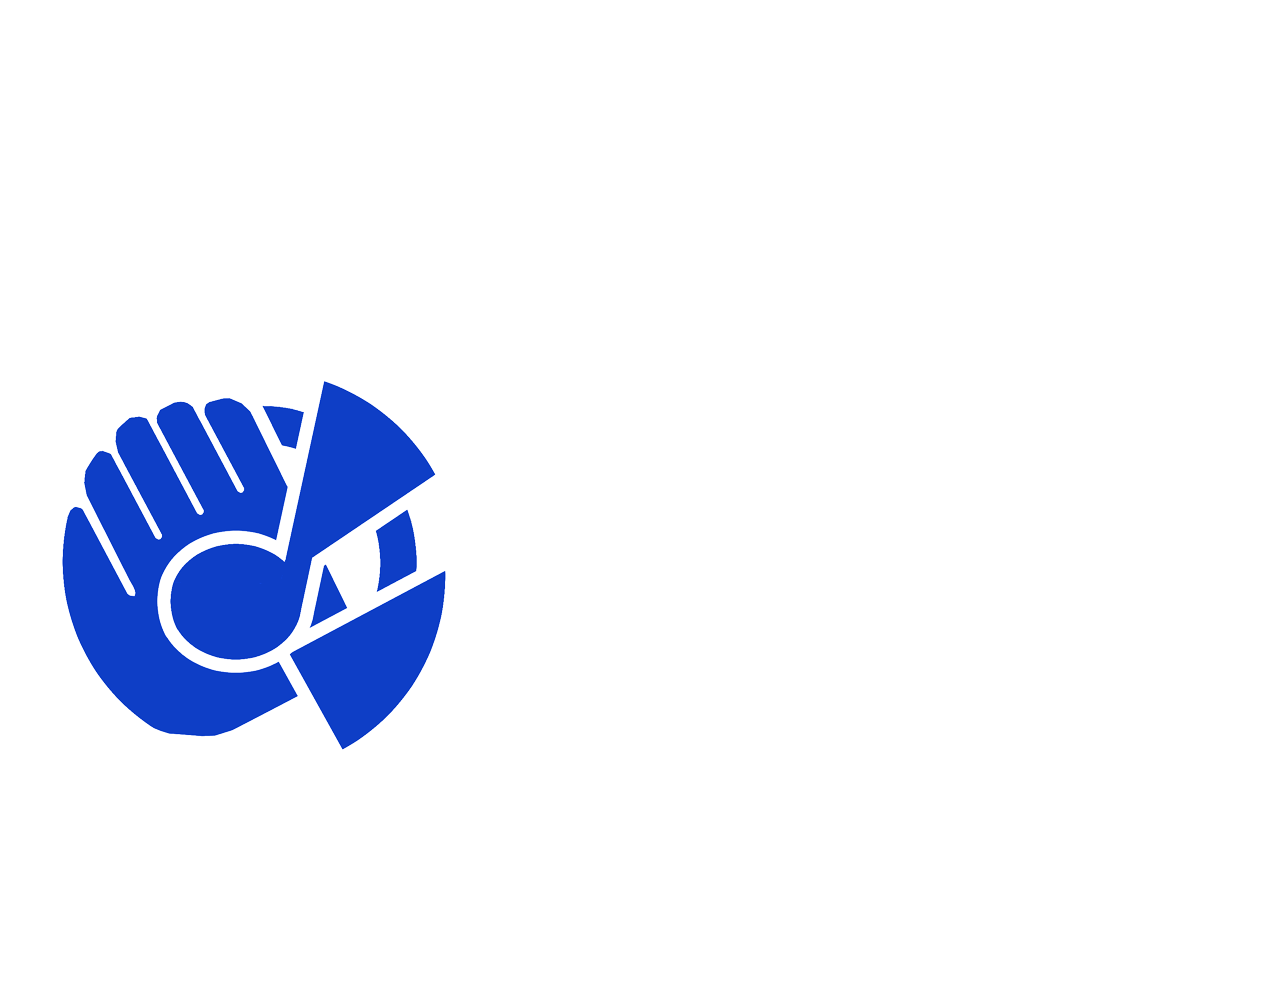
==== arcade.html @ f302eb7e "1409" ====
<!DOCTYPE html>
<html lang="zh-Hant">

<head>
    <meta name="viewport" content="width=device-width, initial-scale=1, shrink-to-fit=no">
    <meta charset="UTF-8">

    <title>機種介紹</title>

    <link rel="stylesheet" href="universalcss.css">
    <link rel="stylesheet" href="arcade.css">

    <!--link if have fucking network :))))-->


    <link href="https://cdn.jsdelivr.net/npm/bootstrap@5.0.0-beta2/dist/css/bootstrap.min.css" rel="stylesheet" integrity="sha384-BmbxuPwQa2lc/FVzBcNJ7UAyJxM6wuqIj61tLrc4wSX0szH/Ev+nYRRuWlolflfl" crossorigin="anonymous">

    <link rel="preconnect" href="https://fonts.googleapis.com">
    <link rel="preconnect" href="https://fonts.gstatic.com" crossorigin>
    <link href="https://fonts.googleapis.com/css2?family=Dela+Gothic+One&family=Noto+Sans+TC&display=swap" rel="stylesheet">

    <link rel="stylesheet" href="https://cdnjs.cloudflare.com/ajax/libs/animate.css/4.1.1/animate.min.css" />

    <!--link when mid-term showcase doesn't have fucking network :))))-->

    <link rel="stylesheet" href="bootstrap-5.0.2-dist/css/bootstrap.min.css">

    <link rel="stylesheet" href="DelaGothicOne-Regular.ttf">
    <link rel="stylesheet" href="NotoSansTC-Regular.otf">

    <link rel="stylesheet" href="animate.css-main/animate.css">


</head>

<script src="https://cdnjs.cloudflare.com/ajax/libs/wow/1.1.2/wow.min.js"></script>

<script src="wow.min.js"></script>

<script src="parallax.js-1.5.0/parallax.min.js"></script>

<script>
    new WOW().init();

</script>

<!--BODY-->

<body class="bkground" id="ID3" style="background-image: url(pics/newbk3.png);overflow-y: hidden;">

    <!--loading-->

    
    <div class="container-fluid loading">
       <div class="row block"></div>
        <div class="row justify-content-center align-items-center">
            <div class="col-lg-2 col-md-3 col-4">
                <img src="pics/logo.gif" alt="" class="img-fluid">
            </div>
        </div>
    </div>


    <!--header-->

    <div class="menu-btn">
        <span></span>
        <span></span>
        <span></span>
    </div>
    <div class="menu-box">
        <br>
        <br>
        <a href="index.html" class="mb1">首頁</a><br>
        <a href="index.html#ID2" class="mb2">簡介</a><br>
        <a href="#ID3" class="mb3">音遊</a><br>
        <a href="culture.html" class="mb4">文化</a><br>
        <a href="interview.html" class="mb5">訪問</a><br>
        <a href="interview.html#ID6" class="mb6">社群</a>
    </div>
    <div class="logo">
        <a href="index.html"><img src="pics/logo_white.png" alt="" width="60vw;"></a>
    </div>
    <div class="stickylogotype" id="ID2"></div>
    <div class="TOPMA4U">
        <img src="pics/MA4U.png" alt="" width="60vw;">
    </div>

    <div class="backtotopyouchan">
        <a href="#ID3" class="backtotopyouchan"><img src="pics/backtotop.png" alt="" width="60vw;"></a>
    </div>

    <!--select-->

    <div class="container-fluid select">

        <div class="spacing0"></div>


        <div class="container-fluid homepagestuck">
            <div class="row buttons1 ">
                <div class="col-3">
                    <a href="arcade01.html" class="maimaiicon"><img src="pics/arcade/maimai/maimai_0.png" alt="" style="transform-origin: bottom; height: 40vh;" class="img-fluid"></a>
                </div>
                <div class="col-3">
                    <a href="arcade02.html" class="taikoicon"><img src="pics/arcade/taiko/taiko_0.png" alt="" style="transform-origin: bottom; height: 40vh;" class="img-fluid"></a>
                </div>
                <div class="col-3"></div>
                <div class="col-1 arcadenametop1">
                    <div class="row animate__animated  animate__fadeInRight wow name3">
                        <a href="arcade03.html">
                            <h1>DDR</h1>
                        </a>
                    </div>
                    <div class="row animate__animated  animate__fadeInRightBig wow name4">
                        <a href="arcade04.html">
                            <h1>IIDX</h1>
                        </a>
                    </div>
                    <div class="row animate__animated  animate__fadeInRight wow animate__delay-1s name5">
                        <a href="arcade05.html">
                            <h1>SDVX</h1>
                        </a>
                    </div>
                </div>

            </div>
            <div class="row buttons2 justify-content-end align-items-end">

                <div class="col-1 arcadenametop2">
                    <div class="row animate__animated  animate__fadeInLeftBig wow name1">
                        <a href="arcade01.html">
                            <h1>MAIMAI</h1>
                        </a>
                    </div>
                    <div class="row animate__animated  animate__fadeInLeftBig wow animate__delay-1s name2">
                        <a href="arcade02.html">
                            <h1>TAIKO</h1>
                        </a>
                    </div>
                </div>

                <div class="col-3"></div>

                <div class="col-3">
                    <a href="arcade03.html" class="ddricon"><img src="pics/arcade/ddr/DDR_0.png" alt="" style="transform-origin: bottom; height: 40vh;" class="img-fluid"></a>
                </div>
                <div class="col-3">
                    <a href="arcade04.html" class="iidxicon">
                        <img src="pics/arcade/iidx/iidx_0.png" alt="" style="transform-origin: bottom; height: 40vh;" class="img-fluid">
                    </a>
                </div>
                <div class="col-3">
                    <a href="arcade05.html" class="sdvxicon">
                        <img src="pics/arcade/sdvx/sdvx_0.png" alt="" style="transform-origin: bottom; height: 40vh;" class="img-fluid">
                    </a>
                </div>
                <div class="col-1"></div>
            </div>







        </div>
    </div>



    <!--below-->

    <!--next page and previous -->

    <!--<div class="container-fluid align-items-flex-end nextpage fluidminus">
        <div class="row justify-content-end">
            <div class="col-3 align-self-end nextpageji" style="z-index: 502!important;">
                <a href="culture.html">
                    <h2 style="color:white;">圈子文化</h2>
                </a>
            </div>
            <div class="col-1"><a href="culture.html" class="nextpageimg"><img src="pics/new/homepage_3_0_2.png" alt="" style="transform-origin: bottom; width: 7vw;"></a></div>
        </div>
    </div> -->



    <!--<div class="col-12 test"  data-parallax="scroll" data-image-src="pics/logotype_c.png"></div>-->

    <!--ASABURU -->
    <!--JQuery -->

    <!-- <script src="https://ajax.googleapis.com/ajax/libs/jquery/3.6.0/jquery.min.js">
    </script> -->

    <script src="jquery-3.6.0.min.js"></script>

    <script src="parallax.js-1.5.0/parallax.min.js"></script>

    <!--Button -->

    <script>
        $(".menu-btn").click(function() {
            $(".menu-box").toggleClass("active");
            $(this).toggleClass("active");
        })

    </script>

    <script>
        $(".menu-box").click(function() {
            $(".menu-box").toggleClass("active");
            $(".menu-btn").toggleClass("active");
        })

    </script>


    <!--Button over -->
    <!--maimai-->
    <script>
        $(".maimaiicon").mouseleave(function() {
            $(".maimaiicon img").attr("src", "pics/arcade/maimai/maimai_0.png");
            $(".name1 h1").css({
                color: "white",
            });
        });

    </script>

    <script>
        $(".maimaiicon").mouseover(function() {
            $(".maimaiicon img").attr("src", "pics/arcade/maimai/maimai_1_1.gif");
            $(".name1 h1").css({
                color: "#00D7F6",
            });
        });

    </script>

    <script>
        $(".name1 h1").mouseleave(function() {
            $(".maimaiicon img").attr("src", "pics/arcade/maimai/maimai_0.png");
            $(".name1 h1").css({
                color: "white",
            });
        });

    </script>

    <script>
        $(".name1 h1").mouseover(function() {
            $(".maimaiicon img").attr("src", "pics/arcade/maimai/maimai_1_1.gif");
            $(".name1 h1").css({
                color: "#00D7F6",
            });
        });

    </script>

    <!--taiko-->
    <script>
        $(".taikoicon").mouseleave(function() {
            $(".taikoicon img").attr("src", "pics/arcade/taiko/taiko_0.png");
            $(".name2 h1").css({
                color: "white",
            });
        });

    </script>

    <script>
        $(".taikoicon").mouseover(function() {
            $(".taikoicon img").attr("src", "pics/arcade/taiko/taiko.gif");
            $(".name2 h1").css({
                color: "#00D7F6",
            });
        });

    </script>

    <script>
        $(".name2").mouseleave(function() {
            $(".taikoicon img").attr("src", "pics/arcade/taiko/taiko_0.png");
            $(".name2 h1").css({
                color: "white",
            });
        });

    </script>

    <script>
        $(".name2").mouseover(function() {
            $(".taikoicon img").attr("src", "pics/arcade/taiko/taiko.gif");
            $(".name2 h1").css({
                color: "#00D7F6",
            });
        });

    </script>

    <!--ddr-->

    <script>
        $(".ddricon").mouseleave(function() {
            $(".ddricon img").attr("src", "pics/arcade/ddr/DDR_0.png");
            $(".name3 h1").css({
                color: "white",
            });
        });

    </script>

    <script>
        $(".ddricon").mouseover(function() {
            $(".ddricon img").attr("src", "pics/arcade/ddr/DDR.gif");
            $(".name3 h1").css({
                color: "#00D7F6",
            });
        });

    </script>

    <script>
        $(".name3 h1").mouseleave(function() {
            $(".ddricon img").attr("src", "pics/arcade/ddr/DDR_0.png");
            $(".name3 h1").css({
                color: "white",
            });
        });

    </script>

    <script>
        $(".name3 h1").mouseover(function() {
            $(".ddricon img").attr("src", "pics/arcade/ddr/DDR.gif");
            $(".name3 h1").css({
                color: "#00D7F6",
            });
        });

    </script>

    <!--iidx-->

    <script>
        $(".iidxicon").mouseleave(function() {
            $(".iidxicon img").attr("src", "pics/arcade/iidx/iidx_0.png");
            $(".name4 h1").css({
                color: "white",
            });
        });

    </script>

    <script>
        $(".iidxicon").mouseover(function() {
            $(".iidxicon img").attr("src", "pics/arcade/iidx/iidx.gif");
            $(".name4 h1").css({
                color: "#00D7F6",
            });
        });

    </script>

    <script>
        $(".name4 h1").mouseleave(function() {
            $(".iidxicon img").attr("src", "pics/arcade/iidx/iidx_0.png");
            $(".name4 h1").css({
                color: "white",
            });
        });

    </script>

    <script>
        $(".name4 h1").mouseover(function() {
            $(".iidxicon img").attr("src", "pics/arcade/iidx/iidx.gif");
            $(".name4 h1").css({
                color: "#00D7F6",
            });
        });

    </script>

    <!--sdvx-->

    <script>
        $(".sdvxicon").mouseleave(function() {
            $(".sdvxicon img").attr("src", "pics/arcade/sdvx/sdvx_0.png");
            $(".name5 h1").css({
                color: "white",
            });
        });

    </script>

    <script>
        $(".sdvxicon").mouseover(function() {
            $(".sdvxicon img").attr("src", "pics/arcade/sdvx/sdvx_1.gif");
            $(".name5 h1").css({
                color: "#00D7F6",
            });
        });

    </script>

    <script>
        $(".name5 h1").mouseleave(function() {
            $(".sdvxicon img").attr("src", "pics/arcade/sdvx/sdvx_0.png");
            $(".name5 h1").css({
                color: "white",
            });
        });

    </script>

    <script>
        $(".name5 h1").mouseover(function() {
            $(".sdvxicon img").attr("src", "pics/arcade/sdvx/sdvx_1.gif");
            $(".name5 h1").css({
                color: "#00D7F6",
            });
        });

    </script>

    <!--nextpage -->

    <script>
        $(".nextpageimg").mouseleave(function() {
            $(".nextpageimg img").attr("src", "pics/new/homepage_3_0_2.png");
            $(".nextpageji h2").css({
                color: "white",
            });
        });

    </script>

    <script>
        $(".nextpageimg").mouseover(function() {
            $(".nextpageimg img").attr("src", "pics/new/homepage_3_1_2.png");
            $(".nextpageji h2").css({
                color: "#00D7F6",
            });
        });

    </script>

    <script>
        $(".nextpageji h2").mouseleave(function() {
            $(".nextpageimg img").attr("src", "pics/new/homepage_3_0_2.png");
            $(".nextpageji h2").css({
                color: "white",
            });
        });

    </script>

    <script>
        $(".nextpageji h2").mouseover(function() {
            $(".nextpageimg img").attr("src", "pics/new/homepage_3_1_2.png");
            $(".nextpageji h2").css({
                color: "#00D7F6",
            });
        });

    </script>


    <!--back to top-->

    <script>
        $(".backtotopyouchan").mouseleave(function() {
            $(".backtotopyouchan img").attr("src", "pics/backtotop.png");
        });

    </script>

    <script>
        $(".backtotopyouchan").mouseover(function() {
            $(".backtotopyouchan img").attr("src", "pics/backtotop_1.png");
        });

    </script>

    <!--loading-->

    <script>
        $(window).on('load', function() {
            $(".loading").delay(2200).fadeOut(300);
        });

    </script>

    <!--Bootstrap -->

    <script src="https://cdn.jsdelivr.net/npm/bootstrap@5.0.0-beta2/dist/js/bootstrap.bundle.min.js" integrity="sha384-b5kHyXgcpbZJO/tY9Ul7kGkf1S0CWuKcCD38l8YkeH8z8QjE0GmW1gYU5S9FOnJ0" crossorigin="anonymous"></script>

    <script src="bootstrap-5.0.2-dist/js/bootstrap.bundle.min.js"></script>

    <script src="https://ajax.googleapis.com/ajax/libs/jquery/3.6.0/jquery.min.js">
        < /script

        <
        script src = "jquery-3.6.0.min.js" >

    </script>

    <script type="text/javascript">
        /* init Jarallax */
        jarallax(document.querySelectorAll('.jarallax'));

        jarallax(document.querySelectorAll('.jarallax-keep-img'), {
            keepImg: true,
        });

    </script>

</body>

</html>
---- universalcss.css ----
@font-face{
    font-family: 'Dela Gothic One';
    src: local("Dela Gothic One"),
    url(DelaGothicOne-Regular.ttf);
    font-family: 'Noto Sans TC';
    src: local("Noto Sans TC"),
    url(NotoSansTC-Regular.otf);
}
html {
    -webkit-user-select: none;
    -moz-user-select: none;
    -o-user-select: none;
    user-select: none;
}
 
.fluidminus{
    padding-left: 5vw!important;
    padding-right: 5vw!important;
}

.bkground {
    background-image: url(pics/newbk3withbk.png);
   /*-- background-image: url(pics/smallsinbg.jpg);----*/
    /*--background-image: url(pics/newbk2.png);--*/
    background-position: right center;
    background-attachment: fixed;
    background-size: cover;
    overflow-x: hidden;
    max-width: 100%;
    height: auto;
}

.ji_spacing{
    height: 3vh;
}
 

h1 {
    font-family: 'Dela Gothic One', cursive;
    font-size: 3.75rem;
    color: #F60067;
    animation-name: jilighth1;
    animation-duration: 1.5s;
    animation-direction: alternate;
    animation-iteration-count: infinite;
}

h2 {
    font-family: 'Dela Gothic One', cursive;
    font-size: 3.75rem!important;
    color: #0E3EC5;
    position: relative;
    z-index: 600 !important;
    animation-name: jilighth2;
    animation-duration: 1.5s;
    animation-direction: alternate;
    animation-iteration-count: infinite;
    
}

h3 {
    font-family: 'Dela Gothic One', cursive;
    font-size: 2rem!important;
    color: #0E3EC5;
    position: relative;
    z-index: 600 !important;
    animation-name: jilighth2;
    animation-duration: 1.5s;
    animation-direction: alternate;
    animation-iteration-count: infinite; 
}

h4 {
    font-family: 'Dela Gothic One', cursive;
    font-size: 2rem!important;
    color: #0E3EC5;
    position: relative;
    z-index: 600 !important;
    animation-name: jilighth2;
    animation-duration: 1.5s;
    animation-direction: alternate;
    animation-iteration-count: infinite; 
}

h3:hover {
    color: white;
}

h4:hover {
    color: white;
}

p {
    font-family: 'Noto Sans TC', sans-serif;
    background: #22223A;
    color: white;
    border-radius: 20px !important;
    margin: 0!important;
    font-size: 1.1rem;
}

.introkuan p {
    padding: 20px !important;
}

.nextpageji a{
    text-decoration: none;
}

/*--------------loading----------------------------*/

.loading{
    position: fixed;
    z-index: 999;
    background: white;
    margin: 0 auto;
    top: 0;
    left: 0;
    width: 100vw;
    height: 100vh;
}

.block{
    display: block;
    height: 35vh;
}

/*--------------pallaxbkgorund----------------------------*/

.spacing0{
    width: 100vw;
    height: 10vh;
}

.spacing05{
    width: 100vw;
    height: 5vh;
}


/*--------------btn----------------------------*/

.menu-btn {
    width: 64px;
    height: 64px;
    position: fixed;
    top: 3vh;
    left: 27px;
    z-index: 999 !important;
    padding-top: 7px;
    box-sizing: border-box;
    display: block;
    cursor: pointer;
}

.menu-btn span {

    z-index: 999 !important;
    width: 60%;
    height: 3px;
    background: #fff;
    display: block;
    margin: 9px auto;
    transition: all 0.3s;
}

.menu-box {
    z-index: 998 !important;
    width: 160px;
    height: 100vh;
    background: white;
    position: fixed;
    left: 0;
    top: -120%;
    padding-left: 40px;
    padding-top: 50px;
    box-sizing: border-box;
    transition: all 0.3s;
}


.menu-box a {
    font-family: 'Noto Sans TC', sans-serif !important;
    z-index: 998 !important;
    color: #0E3EC5;
    font-size: 30px;
    font-family: sans-serif;
    font-weight: 800;
    margin-bottom: 20px;
    line-height: 2;
    text-decoration: none;

}

.menu-box.active {
    top: 0 !important;
}

.menu-btn.active span:first-child {
    transform: rotate(45deg) translate(8px, 15px);
    background: #0E3EC5;
}

.menu-btn.active span:nth-child(2) {
    opacity: 0;
}

.menu-btn.active span:last-child {
    transform: rotate(-45deg) translate(2px, -8px);
    background: #0E3EC5;
}

.mb1:hover {
    font-family: 'Noto Sans TC', sans-serif;
    color: #648dff;
}

.mb2:hover {
    font-family: 'Noto Sans TC', sans-serif;
    color: #648dff;
}

.mb3:hover {
    font-family: 'Noto Sans TC', sans-serif;
    color: #648dff;
}

.mb4:hover {
    font-family: 'Noto Sans TC', sans-serif;
    color: #648dff;
}

.mb5:hover {
    font-family: 'Noto Sans TC', sans-serif;
    color: #648dff;
}

.mb6:hover {
    font-family: 'Noto Sans TC', sans-serif;
    color: #648dff;
}

/*--------------logo----------------------------*/

.logo {
    z-index: 999;
    position: fixed;
    top: 3vh;
    left: 100px;
    display: block;
}

.TOPMA4U {
    z-index: 999;
    position: fixed;
    top: 3vh;
    right: 33px;
    display: block;
}

.backtotopyouchan {
    z-index: 998;
    position: fixed;
    top: 15vh;
     /*-top: 3vh;--*/
    right: 33px;
    display: block;
}

/*--------------blackbelt------------------------*/
/*--.blackbelt {
    top: 0;
    position: absolute;
    z-index: 0;
    width: 60vw;
    height: 500vh;
    right: 0;
    background: #22223A;
}--*/

/*--------------stickylogotype------------------------*/
.stickylogotype {
    z-index: 999;
    position: sticky;
    margin-top: 3vh;
    left: 170px;
    background-image: url(pics/logotype_c.png);
    background-size: contain;
    width: 225px;
    height: 50px;
    top: 3.5vh;
}

/*--------------comic-----------------------*/
/*--------------comic--*/
.comic1 {
    position: relative;
    z-index: 400;
    max-width: 70vw;
    padding-bottom: 10vh;
    margin: 0 auto;
}

.intro {
    position: relative;
    z-index: 400;
    margin-top: 10vh;
    margin-bottom: 10vh;
}

.spacing{
    width: 100vw;
    height: 30vh;
}

/*-----
test parallax

.test {
    height: 20vh;

}-----*/

/*--------------nextpage---*/

.nextpage{
    z-index: 502;
    text-align:right;　
    position:relative;
    padding-top: 5vh!important;
    padding-bottom: 5vh!important;
    /*--background: #22223A;--*/
}

.nextpageimg{
    transform-origin: bottom;
    display: block;
    z-index: 502;
    position: relative;
}


/*-------------jilightanimation---*/

@keyframes jilighth1 {

    0% {
       text-shadow:  0px 0px 20px rgb(255,255,255, 0.5);
    }

    100% {
       text-shadow:  0px 0px 15px rgb(255,255,255, 0.5);
    }
}


@keyframes jilighth2 {

    0% {
       text-shadow:  0px 0px 20px rgb(160, 255, 255);
    }

    100% {
       text-shadow:  0px 0px 15px rgb(160, 255, 255);
    }
}



/*-------------arcade-----------------------------*/
/*-------------maimai----------*/
---- arcade.css ----
/*-----select----*/
.select{
    height: 100vh;
    position: relative;
}

/*--------------pplbutton------------------------*/

.homepagestuck{
    
}

.arcadenametop1{
    position: absolute;
    right: 8%;
    direction: rtl;
}

.arcadenametop1 h1{
    color: white;
    text-align: end;
    
}

.arcadenametop2 h1{
    color: white;
}

.arcadenametop2{
    position: absolute;
    bottom: 30vh;
    left: 8%;
}

.maimaiicon {
    transform-origin: top;
    display: block;
    z-index: 502;
    position: absolute;
    left: 8%;
}

.taikoicon {
    transform-origin: top;
    display: block;
    z-index: 502;
    position: absolute;
    left: 28%;
}

.ddricon {
    transform-origin: bottom;
    display: block;
    z-index: 502;
    position: absolute;
    bottom: 25vh;
    left: 45%;
}


.iidxicon {
    transform-origin: bottom;

    z-index: 502;
    position: absolute;
    bottom: 25vh;
        left: 62%;
    opacity: 100;
}

.sdvxicon {
    transform-origin: bottom;

    z-index: 502;
    position: absolute;
    bottom: 25vh;
    opacity: 100;
}

/*--------------buttonname------------------------*/
/*--"#00D7F6"-----*/
.buttons2 a{
    text-decoration: none;
}

.buttons1 a{
    text-decoration: none;
}

/*-----sticky----*/
.stickylogotype {
    top: 3.5vh;
}

/*-----basics----*/

.arcadegif{
    max-width: 100%;
    height: auto;
    
}

.fluidminus{
    padding-left: 2vw!important;
    z-index: 2!important;
    position: relative;
}

.arcadename h1{
    font-size: 60px;
}

/*-----maimai----*/

.maima4u{
    position: relative;
    z-index: 3 ;
    top: -10vh;
}

.maimai1 {
    position: relative;    
    /*-----height: 50vh !important;----*/
    overflow: hidden;
    
}

.maimai2{
    position: relative; 
    padding: 0;
}

.maimai2_pic{
    position: relative;    
    /*-----height: 50vh !important;----*/
    overflow: hidden;
}

.maimai3{
    position: relative;
    z-index: 3 ;
}

.maimai4{
    position: relative;
    z-index: 3 ;
}

.maimai5{
    position: relative;
    z-index: 3 ;
}

.maimai6{
    position: relative;
    margin: 0 auto;
    right: -8vw;
}

.textcover p{
    border-radius: 0px!important;
    padding-top: 5vh !important;
}

/*-----taiko----*/

.taiko
{
    position: relative;
    z-index: 3 ;
}

.ma4u2{
    bottom: 0;
    position: relative; 
    max-height: 200vh;
    height: 55vh;
}

/*-----ddr----*/

/*-----iidx---*/

/*-----sdvx---*/
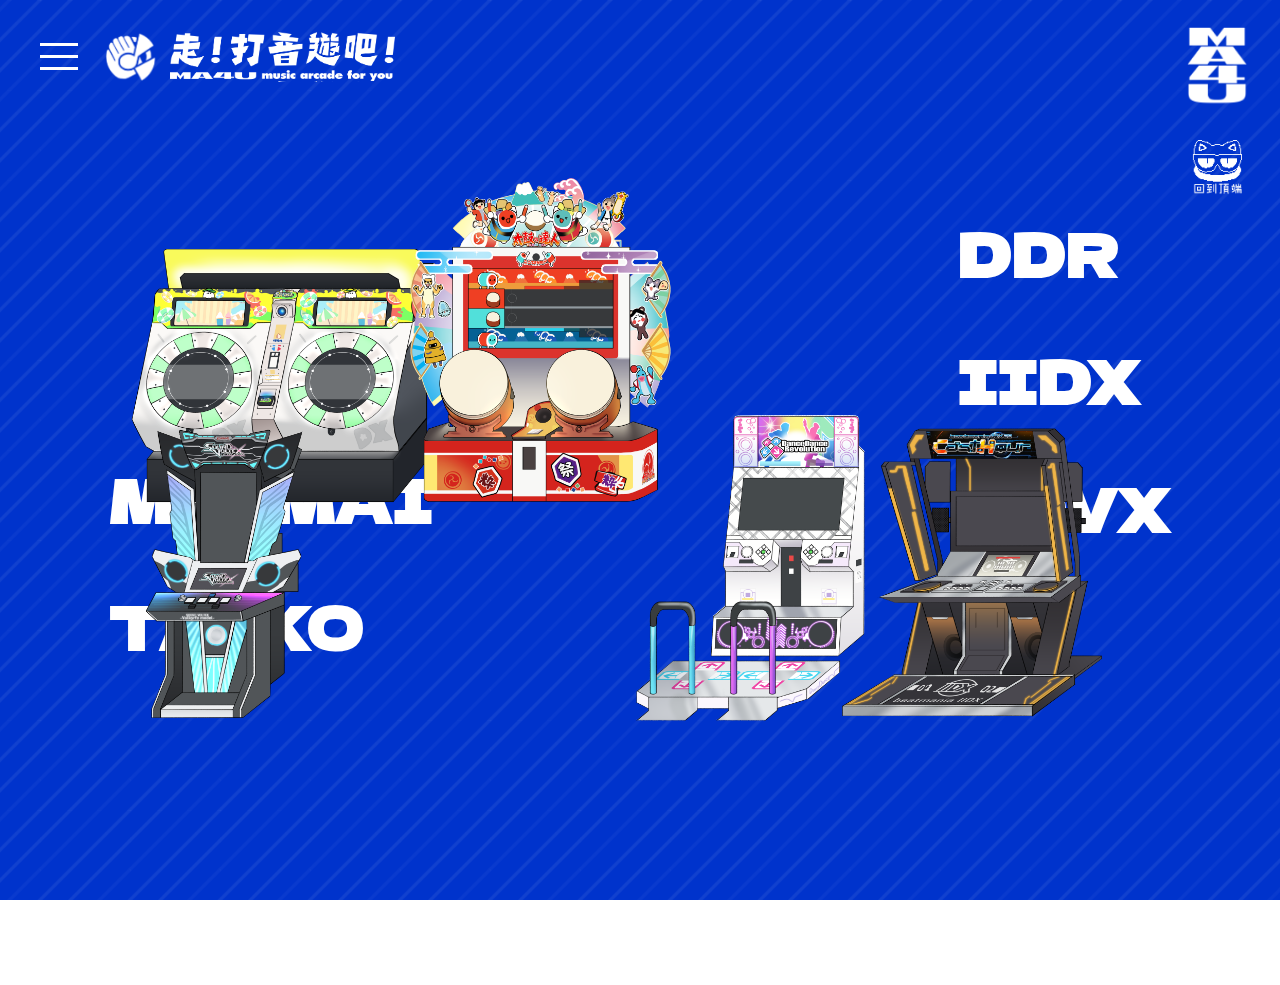
==== commit e7a36579: "1715" ====
--- a/arcade.html
+++ b/arcade.html
@@ -9,6 +9,7 @@
 
     <link rel="stylesheet" href="universalcss.css">
     <link rel="stylesheet" href="arcade.css">
+    <link rel="stylesheet" href="arcadeonly.css">
 
     <!--link if have fucking network :))))-->
 
@@ -51,14 +52,14 @@
     <!--loading-->
 
     
-    <div class="container-fluid loading">
+    <!--<div class="container-fluid loading">
        <div class="row block"></div>
         <div class="row justify-content-center align-items-center">
             <div class="col-lg-2 col-md-3 col-4">
                 <img src="pics/logo.gif" alt="" class="img-fluid">
             </div>
         </div>
-    </div>
+    </div>-->
 
 
     <!--header-->
--- a/universalcss.css
+++ b/universalcss.css
@@ -18,17 +18,34 @@
     padding-right: 5vw!important;
 }
 
-.bkground {
-    background-image: url(pics/newbk3withbk.png);
+.bkground {   /*--phone--*/
+    background-image: url(pics/newbk3phone.png);
    /*-- background-image: url(pics/smallsinbg.jpg);----*/
     /*--background-image: url(pics/newbk2.png);--*/
     background-position: right center;
     background-attachment: fixed;
-    background-size: cover;
+    background-size: contain;
     overflow-x: hidden;
     max-width: 100%;
     height: auto;
 }
+
+@media screen and (min-width: 992px) { /*--desktop--*/
+  .bkground {
+      background-image: url(pics/newbk3withbk.png);
+      background-size: cover;
+  }
+}
+
+@media screen and (min-width: 768px) and (max-width: 992px) {
+    /*--ipad--*/
+  .bkground {
+      background-image: url(pics/newbk3withbk.png);
+      background-position: center center;
+      background-size: cover;
+  }
+}
+
 
 .ji_spacing{
     height: 3vh;
@@ -240,6 +257,8 @@
     color: #648dff;
 }
 
+
+
 /*--------------logo----------------------------*/
 
 .logo {
@@ -248,6 +267,16 @@
     top: 3vh;
     left: 100px;
     display: block;
+}
+
+@media screen and (max-width: 768px){
+    /*--span in phone--*/
+  .menu-btn {
+      left: 3vw;
+  }
+  .logo {
+      left: 25vw;
+    }
 }
 
 .TOPMA4U {
@@ -265,6 +294,16 @@
      /*-top: 3vh;--*/
     right: 33px;
     display: block;
+}
+
+@media screen and (max-width: 768px){
+    /*--turn off topma4u in phone--*/
+  .TOPMA4U {
+      display: none;
+  }
+  .backtotopyouchan{
+        top: 3vh;
+    }
 }
 
 /*--------------blackbelt------------------------*/
@@ -291,14 +330,26 @@
     top: 3.5vh;
 }
 
+@media screen and (max-width: 768px){
+    /*--turn off in phone--*/
+  .stickylogotype{
+      display: none;
+  }
+    .comic1{
+        padding-top: 5vh;
+    }
+}
+
+
+
 /*--------------comic-----------------------*/
 /*--------------comic--*/
 .comic1 {
     position: relative;
     z-index: 400;
-    max-width: 70vw;
     padding-bottom: 10vh;
     margin: 0 auto;
+    display: block;
 }
 
 .intro {
@@ -308,10 +359,26 @@
     margin-bottom: 10vh;
 }
 
+.comicphone{
+      display: none;
+    }
+
 .spacing{
     width: 100vw;
     height: 30vh;
 }
+
+@media screen and (max-width: 768px){
+    /*--turn off comic1 in phone--*/
+  .comicdesktop{
+      display: none;
+  }
+  .comicphone{
+      display: block;
+    }
+}
+
+
 
 /*-----
 test parallax
@@ -369,3 +436,5 @@
 
 /*-------------arcade-----------------------------*/
 /*-------------maimai----------*/
+
+
--- a/arcade.css
+++ b/arcade.css
@@ -176,9 +176,3 @@
     max-height: 200vh;
     height: 55vh;
 }
-
-/*-----ddr----*/
-
-/*-----iidx---*/
-
-/*-----sdvx---*/--- a/arcadeonly.css
+++ b/arcadeonly.css
@@ -0,0 +1,10 @@
+/*-----selectma4u----*/
+@media screen and (max-width: 768px){
+    /*--turn off topma4u in phone--*/
+  .TOPMA4U {
+      display: block;
+  }
+    .backtotopyouchan{
+        top: 15vh;
+    }
+}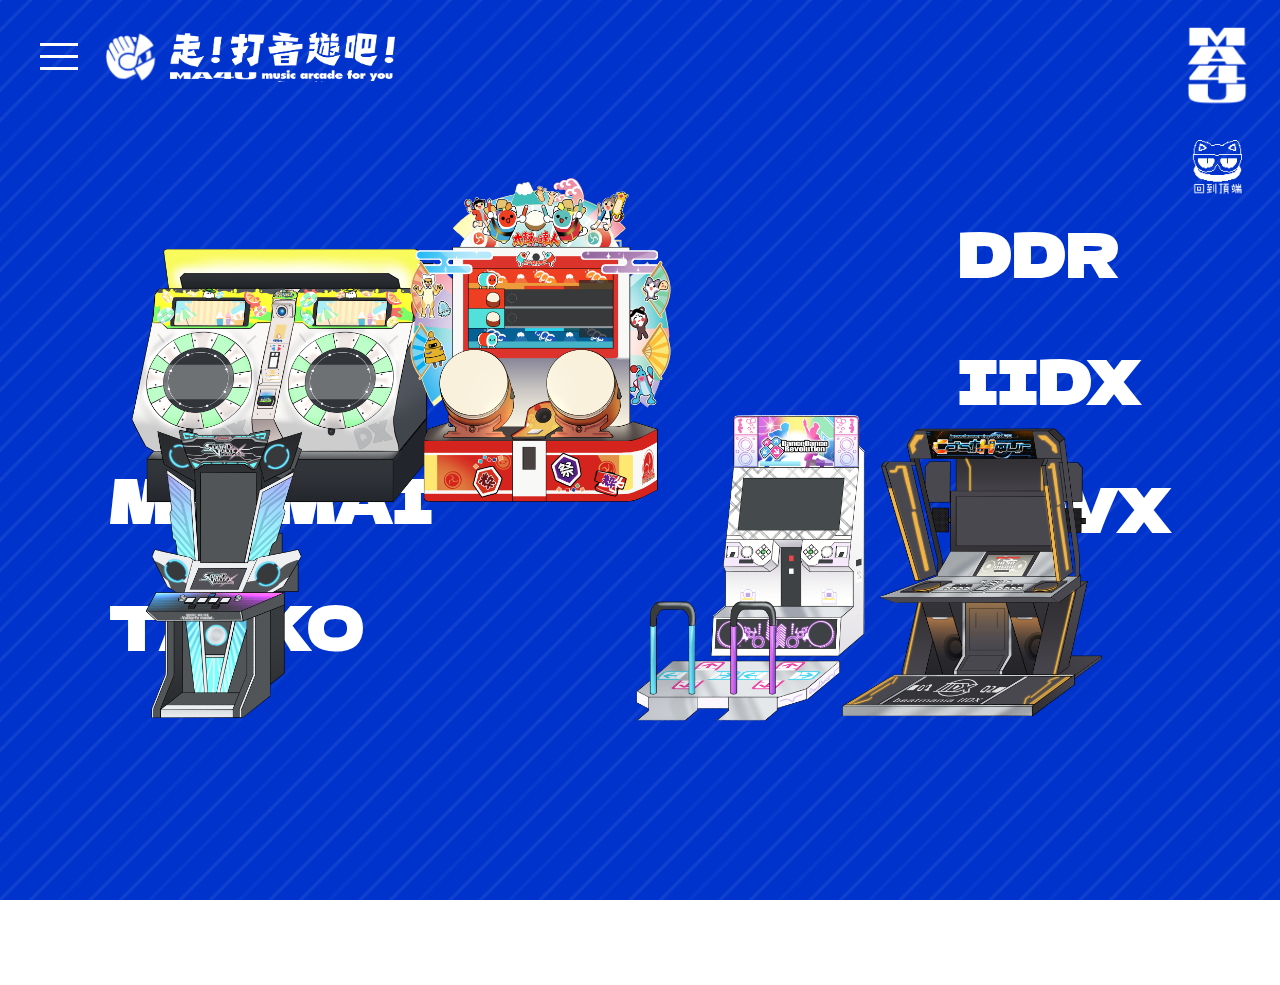
==== commit b4de7c62: "2313" ====
--- a/arcade.html
+++ b/arcade.html
@@ -2,6 +2,7 @@
 <html lang="zh-Hant">
 
 <head>
+   <link rel="shortcut icon" type="image/x-icon" href="logoicon.ico">
     <meta name="viewport" content="width=device-width, initial-scale=1, shrink-to-fit=no">
     <meta charset="UTF-8">
 
--- a/universalcss.css
+++ b/universalcss.css
@@ -19,10 +19,10 @@
 }
 
 .bkground {   /*--phone--*/
-    background-image: url(pics/newbk3phone.png);
+    background-image: url(pics/newbk3phonenew.png);
    /*-- background-image: url(pics/smallsinbg.jpg);----*/
     /*--background-image: url(pics/newbk2.png);--*/
-    background-position: right center;
+    background-position: left center;
     background-attachment: fixed;
     background-size: contain;
     overflow-x: hidden;
@@ -122,6 +122,14 @@
 
 .nextpageji a{
     text-decoration: none;
+}
+
+@media screen and (max-width: 768px){
+    /*--ji size phone--*/
+  .container-fluid p{
+      font-size: 0.85rem;
+      background: none;
+    }
 }
 
 /*--------------loading----------------------------*/
@@ -273,9 +281,11 @@
     /*--span in phone--*/
   .menu-btn {
       left: 3vw;
+      top: 5vh;
   }
   .logo {
       left: 25vw;
+      top: 5vh;
     }
 }
 
@@ -302,20 +312,10 @@
       display: none;
   }
   .backtotopyouchan{
-        top: 3vh;
-    }
-}
-
-/*--------------blackbelt------------------------*/
-/*--.blackbelt {
-    top: 0;
-    position: absolute;
-    z-index: 0;
-    width: 60vw;
-    height: 500vh;
-    right: 0;
-    background: #22223A;
-}--*/
+        top: 5vh;
+      position: fixed;
+    }
+}
 
 /*--------------stickylogotype------------------------*/
 .stickylogotype {
@@ -433,8 +433,60 @@
 }
 
 
-
-/*-------------arcade-----------------------------*/
-/*-------------maimai----------*/
-
-
+/*-------------spaces for phone-----------------------------*/
+
+.phoneblock{
+    display: none;
+}
+
+.phoneblock img{
+    display: none;
+}
+
+.desktopblock{
+    display: block;
+}
+
+.desktopblock img{
+    display: block;
+}
+
+@media screen and (max-width: 768px){
+    /*--turn on in phone--*/
+  .phoneblock{
+      display: block;
+    }
+  .phoneblock img{
+    display: block;
+    }    
+    
+    .desktopblock{
+    display: none;
+}
+    
+    .desktopblock img{
+    display: none;
+}
+    
+  .ma4uphone{
+      display: none;
+    }
+    
+    .nextpageji a h3{
+      font-size: 1.5rem!important;
+    }
+    .nextpageji a h4{
+      font-size: 1.5rem!important;
+    }
+    .nextpageji a h2{
+      font-size: 1.5rem!important;
+    }
+    
+    .fluidminusspeical{
+        padding-right: 0vw!important;
+    }
+    
+}
+
+
+
--- a/arcade.css
+++ b/arcade.css
@@ -9,6 +9,7 @@
 .homepagestuck{
     
 }
+
 
 .arcadenametop1{
     position: absolute;
@@ -107,7 +108,14 @@
 }
 
 .arcadename h1{
-    font-size: 60px;
+    font-size: 3.75rem;
+}
+
+@media screen and (max-width: 768px){
+    /*--ji size phone--*/
+  .arcadename h1{
+      font-size: 2.5rem;
+    }
 }
 
 /*-----maimai----*/
@@ -161,6 +169,16 @@
     border-radius: 0px!important;
     padding-top: 5vh !important;
 }
+
+
+@media screen and (max-width: 768px){
+    /*-- phone--*/
+  .ma4u2{
+    display: none;
+}
+    
+}
+
 
 /*-----taiko----*/
 
@@ -176,3 +194,42 @@
     max-height: 200vh;
     height: 55vh;
 }
+
+@media screen and (max-width: 768px){
+    /*--turn off comic1 in phone--*/
+  .comicdesktop{
+      display: none;
+  }
+  .comicphone{
+      display: block;
+    }
+}
+
+.taikogifphone{
+      display: none;
+    }
+
+@media screen and (max-width: 768px){
+    /*--ji size phone--*/
+  .taikogifdesktop img{
+      display: none;
+    }
+    .taikogifphone img{
+        width: 100%;
+    }
+    .taiko2{
+        padding-left: 0!important;
+        overflow-x: hidden;
+    }
+    .taiko2 img{
+        max-width: 90vw!important;
+    }
+    
+    
+}
+
+/*-----ddr----*/
+
+/*----sdvx----*/
+
+
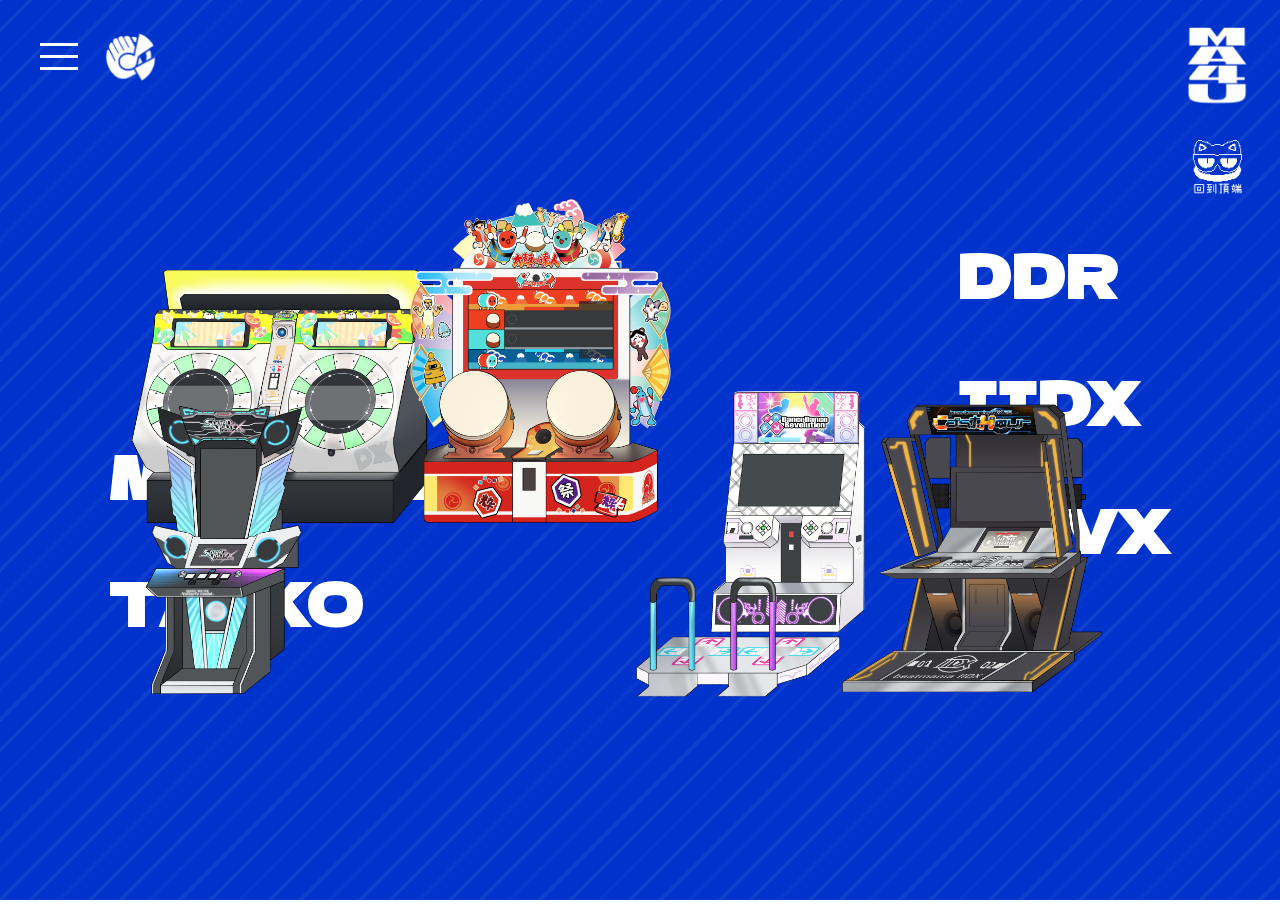
==== commit 706fbaa1: "1728" ====
--- a/arcade.html
+++ b/arcade.html
@@ -97,6 +97,7 @@
     <div class="container-fluid select">
 
         <div class="spacing0"></div>
+        <div class="spacing0"></div>
 
 
         <div class="container-fluid homepagestuck">
@@ -127,6 +128,10 @@
                 </div>
 
             </div>
+            </div>
+            
+            
+          <div class="container-fluid homepagestuck">  
             <div class="row buttons2 justify-content-end align-items-end">
 
                 <div class="col-1 arcadenametop2">
--- a/universalcss.css
+++ b/universalcss.css
@@ -130,6 +130,10 @@
       font-size: 0.85rem;
       background: none;
     }
+    .container p{
+      font-size: 0.85rem;
+      background: none;
+    }
 }
 
 /*--------------loading----------------------------*/
@@ -161,6 +165,12 @@
     width: 100vw;
     height: 5vh;
 }
+
+.spacing025{
+    width: 100vw;
+    height: 2.5vh;
+}
+
 
 
 /*--------------btn----------------------------*/
@@ -270,22 +280,23 @@
 /*--------------logo----------------------------*/
 
 .logo {
-    z-index: 999;
+    z-index: 995;
     position: fixed;
     top: 3vh;
     left: 100px;
     display: block;
 }
+
 
 @media screen and (max-width: 768px){
     /*--span in phone--*/
   .menu-btn {
       left: 3vw;
-      top: 5vh;
   }
   .logo {
-      left: 25vw;
-      top: 5vh;
+      /*--left: auto;
+      right: 5vw;--*/
+      position: absolute;
     }
 }
 
@@ -312,21 +323,20 @@
       display: none;
   }
   .backtotopyouchan{
-        top: 5vh;
-      position: fixed;
+        top: 1.5vh;
+      right: 3vw;
+      position: absolute;
     }
 }
 
 /*--------------stickylogotype------------------------*/
-.stickylogotype {
-    z-index: 999;
+.stickybacktotop {
+    z-index: 990;
     position: sticky;
     margin-top: 3vh;
-    left: 170px;
-    background-image: url(pics/logotype_c.png);
-    background-size: contain;
+    padding-top: 60px;
+    left: 3vw;
     width: 225px;
-    height: 50px;
     top: 3.5vh;
 }
 
@@ -443,6 +453,10 @@
     display: none;
 }
 
+.phoneblock p{
+    display: none;
+}
+
 .desktopblock{
     display: block;
 }
@@ -458,13 +472,29 @@
     }
   .phoneblock img{
     display: block;
-    }    
+    }  
+    
+    .phoneblock p{
+    display: block;
+    }
+    
+    .phoneblock h1{
+    display: block;
+    }
     
     .desktopblock{
     display: none;
 }
     
     .desktopblock img{
+    display: none;
+}
+    
+    .desktopblock p{
+    display: none;
+}
+    
+    .desktopblock h1{
     display: none;
 }
     
@@ -486,7 +516,22 @@
         padding-right: 0vw!important;
     }
     
-}
-
-
-
+    .nopaddingleft{
+        padding-left: 0!important;
+    }
+    
+    .nopaddingright{
+        padding-right: 0!important;
+    }
+    
+    .comic1{
+        padding-bottom: 0;
+    }
+    
+    .intro{
+        margin-bottom: 0;
+    }
+}
+
+
+
--- a/arcade.css
+++ b/arcade.css
@@ -29,7 +29,7 @@
 
 .arcadenametop2{
     position: absolute;
-    bottom: 30vh;
+    bottom: 25vh;
     left: 8%;
 }
 
@@ -54,7 +54,7 @@
     display: block;
     z-index: 502;
     position: absolute;
-    bottom: 25vh;
+    bottom: 20vh;
     left: 45%;
 }
 
@@ -64,7 +64,7 @@
 
     z-index: 502;
     position: absolute;
-    bottom: 25vh;
+    bottom: 20vh;
         left: 62%;
     opacity: 100;
 }
@@ -74,7 +74,7 @@
 
     z-index: 502;
     position: absolute;
-    bottom: 25vh;
+    bottom: 20vh;
     opacity: 100;
 }
 
@@ -176,7 +176,9 @@
   .ma4u2{
     display: none;
 }
-    
+    .maitext p{
+        padding-top: 0vh!important;
+    }
 }
 
 
@@ -210,7 +212,7 @@
     }
 
 @media screen and (max-width: 768px){
-    /*--ji size phone--*/
+    /*--phone--*/
   .taikogifdesktop img{
       display: none;
     }
@@ -228,8 +230,23 @@
     
 }
 
-/*-----ddr----*/
-
-/*----sdvx----*/
-
-
+/*-----ddr--iidx-sdvx--*/
+
+@media screen and (max-width: 768px){
+    /*--phone--*/
+    .ddrji{
+        padding-top: 3vh;
+    }
+    .iidxpadding{
+        margin-right: 3vw!important;
+    }
+    .sdvxname h1{
+        font-size: 2rem;
+    }
+    .sdvxji1padding{
+        margin-right: 3vw!important;
+    }
+}
+
+
+
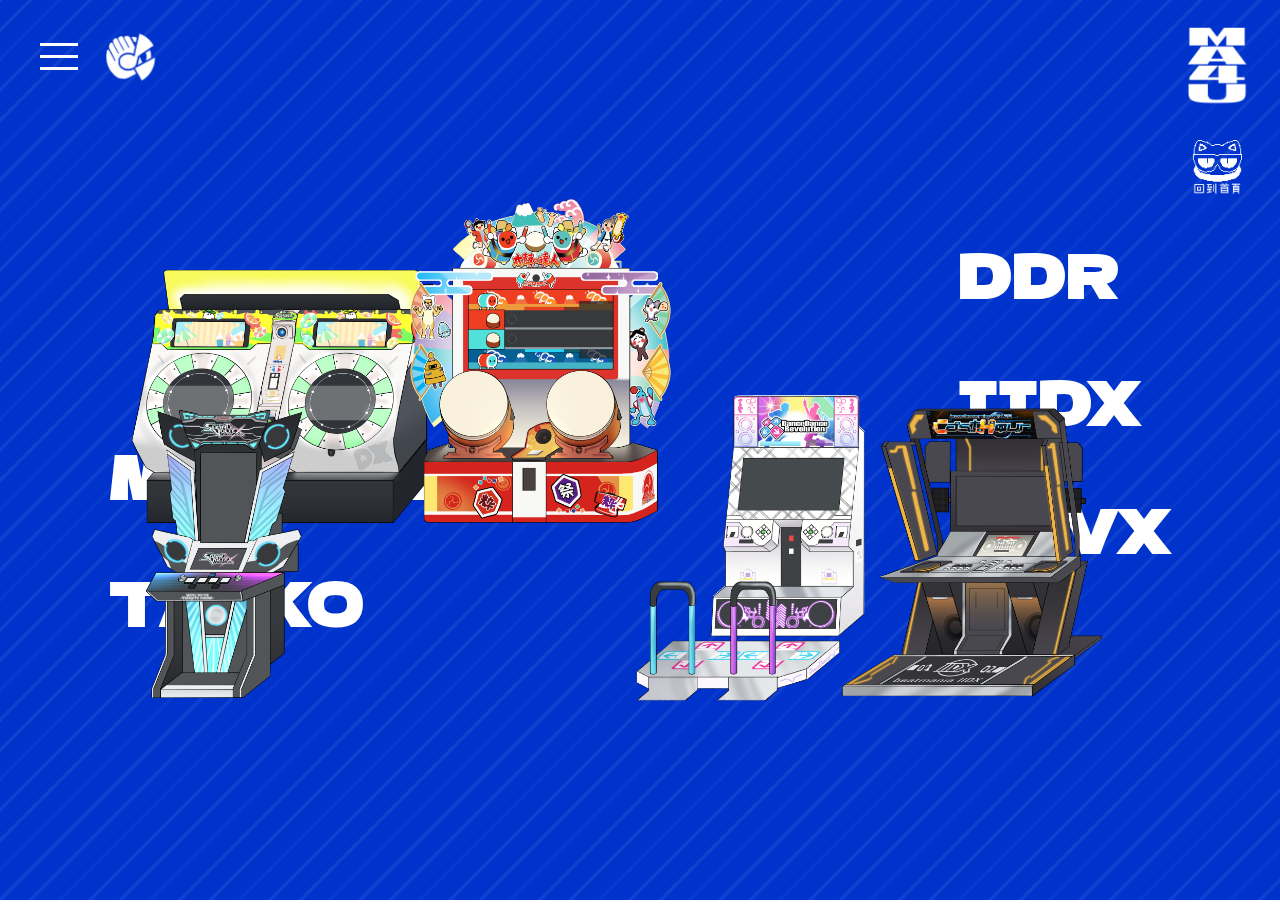
==== commit 6174f974: "02210012" ====
--- a/arcade.html
+++ b/arcade.html
@@ -2,8 +2,9 @@
 <html lang="zh-Hant">
 
 <head>
-   <link rel="shortcut icon" type="image/x-icon" href="logoicon.ico">
+    <link rel="shortcut icon" type="image/x-icon" href="logoicon.ico">
     <meta name="viewport" content="width=device-width, initial-scale=1, shrink-to-fit=no">
+    <meta name="viewport" content="width=deice-width, initial-scale=1.0, user-scalable=0, minimum-scale=1.0, maximum-scale=1.0">
     <meta charset="UTF-8">
 
     <title>機種介紹</title>
@@ -48,7 +49,7 @@
 
 <!--BODY-->
 
-<body class="bkground" id="ID3" style="background-image: url(pics/newbk3.png);overflow-y: hidden;">
+<body class="bkground" id="ID3" style="overflow-y: hidden;">
 
     <!--loading-->
 
@@ -74,7 +75,8 @@
         <br>
         <br>
         <a href="index.html" class="mb1">首頁</a><br>
-        <a href="index.html#ID2" class="mb2">簡介</a><br>
+        <a href="index.html#ID2" class="mb2 desktopblock" style="margin-bottom: 0px;">簡介</a>
+        <a href="index.html#ID2phone" class="mb2 phoneblock" style="margin-bottom: 0px;">簡介</a>
         <a href="#ID3" class="mb3">音遊</a><br>
         <a href="culture.html" class="mb4">文化</a><br>
         <a href="interview.html" class="mb5">訪問</a><br>
@@ -87,9 +89,14 @@
     <div class="TOPMA4U">
         <img src="pics/MA4U.png" alt="" width="60vw;">
     </div>
+    <div class="TOPMA4Ubutton phoneblock">
+       <a href="index.html" class="">
+       <img src="pics/MA4U.png" alt="" width="60vw;">
+       </a>
+    </div>
 
     <div class="backtotopyouchan">
-        <a href="#ID3" class="backtotopyouchan"><img src="pics/backtotop.png" alt="" width="60vw;"></a>
+        <a href="index.html" class="backtotopyouchan"><img src="pics/firstpage.png" alt="" width="60vw;"></a>
     </div>
 
     <!--select-->
@@ -97,10 +104,13 @@
     <div class="container-fluid select">
 
         <div class="spacing0"></div>
-        <div class="spacing0"></div>
-
-
-        <div class="container-fluid homepagestuck">
+        <div class="spacing0 desktopblock"></div>
+        
+        
+        <!--desktop-->
+
+
+        <div class="container-fluid homepagestuck desktopblock">
             <div class="row buttons1 ">
                 <div class="col-3">
                     <a href="arcade01.html" class="maimaiicon"><img src="pics/arcade/maimai/maimai_0.png" alt="" style="transform-origin: bottom; height: 40vh;" class="img-fluid"></a>
@@ -131,7 +141,7 @@
             </div>
             
             
-          <div class="container-fluid homepagestuck">  
+        <div class="container-fluid homepagestuck desktopblock">  
             <div class="row buttons2 justify-content-end align-items-end">
 
                 <div class="col-1 arcadenametop2">
@@ -164,14 +174,71 @@
                 </div>
                 <div class="col-1"></div>
             </div>
-
-
-
-
-
-
-
         </div>
+        
+        <!--phone-->
+        
+        <div class="container homepagestuck phoneblock nopaddingright">
+            <div class="row">
+                <div class="col-6 nopaddingright">
+                    <a href="arcade01.html" class="maimaiicon nopaddingleft nopaddingright"><img src="pics/arcade/maimai/maimai_1_1.gif" alt="" class="img-fluid mx-auto"></a>
+                    <div class="row name name1 justify-content-center ">
+                       <div class="col-10">
+                           <a href="arcade01.html">
+                            <h1>MAIMAI</h1>
+                        </a>
+                       </div>
+                       
+                     <div class="spacing025"></div>   
+                     
+                    </div>
+                    <a href="arcade02.html" class="taikoicon nopaddingleft nopaddingright"><img src="pics/arcade/taiko/taiko.gif" alt="" class="img-fluid mx-auto"></a>
+                    <div class="row name name2 justify-content-center ">
+                       <div class="col-10">
+                           <a href="arcade01.html">
+                            <h1>TAIKO</h1>
+                        </a>
+                       </div>
+                       
+                       <div class="spacing025"></div>
+                          
+                    </div>
+                    <a href="arcade03.html" class="ddricon nopaddingleft nopaddingright"><img src="pics/arcade/ddr/DDR.gif" alt="" class="img-fluid mx-auto"></a>
+                    <div class="row name name3 justify-content-center ">
+                       <div class="col-10">
+                           <a href="arcade03.html">
+                            <h1>DDR</h1>
+                        </a>
+                       </div> 
+                    </div>
+                </div>
+                <div class="col-6">
+                   <br><br><br><br>
+                    <a href="arcade04.html" class="iidxicon nopaddingleft nopaddingright"><img src="pics/arcade/iidx/iidx.gif" alt="" class="img-fluid mx-auto"></a>
+                    <div class="row name name1 justify-content-center ">
+                       <div class="col-10">
+                           <a href="arcade04.html">
+                            <h1>IIDX</h1>
+                        </a>
+                       </div>
+                       
+                     <div class="spacing025"></div>   
+                     
+                    </div>
+                    <a href="arcade05.html" class="sdvxicon  nopaddingright"><img src="pics/arcade/sdvx/sdvx.gif" alt="" class="img-fluid" style="width: 90%;"></a>
+                    <div class="row name name2 justify-content-center ">
+                       <div class="col-10">
+                           <a href="arcade05.html">
+                            <h1>SDVX</h1>
+                        </a>
+                       </div>
+                       
+                    </div>
+                </div>
+            </div>
+        </div>
+        
+        
     </div>
 
 
@@ -480,14 +547,14 @@
 
     <script>
         $(".backtotopyouchan").mouseleave(function() {
-            $(".backtotopyouchan img").attr("src", "pics/backtotop.png");
+            $(".backtotopyouchan img").attr("src", "pics/firstpage.png");
         });
 
     </script>
 
     <script>
         $(".backtotopyouchan").mouseover(function() {
-            $(".backtotopyouchan img").attr("src", "pics/backtotop_1.png");
+            $(".backtotopyouchan img").attr("src", "pics/firstpage_1.png");
         });
 
     </script>
--- a/universalcss.css
+++ b/universalcss.css
@@ -6,6 +6,7 @@
     src: local("Noto Sans TC"),
     url(NotoSansTC-Regular.otf);
 }
+
 html {
     -webkit-user-select: none;
     -moz-user-select: none;
@@ -32,7 +33,7 @@
 
 @media screen and (min-width: 992px) { /*--desktop--*/
   .bkground {
-      background-image: url(pics/newbk3withbk.png);
+      background-image: url(pics/newbk3withbknew.png);
       background-size: cover;
   }
 }
@@ -40,7 +41,7 @@
 @media screen and (min-width: 768px) and (max-width: 992px) {
     /*--ipad--*/
   .bkground {
-      background-image: url(pics/newbk3withbk.png);
+      background-image: url(pics/newbk3withbknew.png);
       background-position: center center;
       background-size: cover;
   }
@@ -135,6 +136,13 @@
       background: none;
     }
 }
+
+.container-fluid p{
+      background: none;
+    }
+    .container p{
+      background: none;
+    }
 
 /*--------------loading----------------------------*/
 
@@ -338,6 +346,7 @@
     left: 3vw;
     width: 225px;
     top: 3.5vh;
+    
 }
 
 @media screen and (max-width: 768px){
@@ -531,7 +540,18 @@
     .intro{
         margin-bottom: 0;
     }
-}
-
-
-
+    
+    html,body{
+        /*--overflow-x:hidden;--*/
+    }
+    
+    .addpadding{
+        padding-right: 5vw;
+    }
+    .addpaddinghalf{
+        padding-right: 3vw;
+    }
+}
+
+
+
--- a/arcade.css
+++ b/arcade.css
@@ -213,7 +213,7 @@
 
 @media screen and (max-width: 768px){
     /*--phone--*/
-  .taikogifdesktop img{
+    .taikogifdesktop img{
       display: none;
     }
     .taikogifphone img{
@@ -249,4 +249,25 @@
 }
 
 
-
+/*-----select----------*/
+
+
+
+@media screen and (max-width: 768px){
+    /*--phone--*/
+    .maimaiicon{
+        height: 20vh!important;
+    }
+    .taikoicon{
+        height: 20vh!important;
+    }
+    .ddricon{
+        
+    }
+    .iidxicon{
+        
+    }
+    .sdvxicon{
+        
+    }
+}
--- a/arcadeonly.css
+++ b/arcadeonly.css
@@ -1,10 +1,104 @@
 /*-----selectma4u----*/
-@media screen and (max-width: 768px){
+.TOPMA4Ubutton {
+    z-index: 999;
+    position: fixed;
+    top: 3vh;
+    right: 6vw;
+    display: block;
+}
+
+.bkground {
+    background-image: url(pics/newbk3.png);
+    background-size: cover;
+}
+
+@media screen and (max-width: 768px) {
+
     /*--turn off topma4u in phone--*/
-  .TOPMA4U {
-      display: block;
-  }
-    .backtotopyouchan{
-        top: 15vh;
+    .TOPMA4U {
+        display: none;
     }
-}+
+    .backtotopyouchan {
+        display: none;
+    }
+
+    .logo {
+        left: 22.5vw;
+    }
+    
+    .name{
+        position: relative;
+        z-index: 502;
+    }
+
+    .name h1 {
+        font-size: 1.5rem;
+        color: white;
+        text-align: center;
+    }
+    
+    .name a{
+        text-decoration: none;
+    }
+
+    .maimaiicon{
+        transform-origin: top;
+        display: block;
+        position: relative;
+        left: auto;
+    }
+    
+    .maimaiicon img{
+       max-height: 100%;
+    }
+
+    .taikoicon{
+        transform-origin: top;
+        display: block;
+        position: relative;
+        left: auto;
+    }
+    
+    .taikoicon img{
+       max-height: 100%;
+    }
+
+
+    .ddricon{
+        transform-origin: top;
+        display: block;
+        position: relative;
+        left: auto;
+        bottom: auto;
+    }
+    
+    .ddricon img{
+       max-height: 100%;
+    }
+
+    .iidxicon{
+        transform-origin: top;
+        display: block;
+        position: relative;
+        left: auto;
+        bottom: auto;
+    }
+    
+    .iidxicon img{
+       max-height: 100%;
+    }
+
+    .sdvxicon{
+        transform-origin: top;
+        display: block;
+        position: relative;
+        left: auto;
+        bottom: auto;
+    }
+    
+    .sdvxicon img{
+       max-height: 100%;
+    }
+
+}
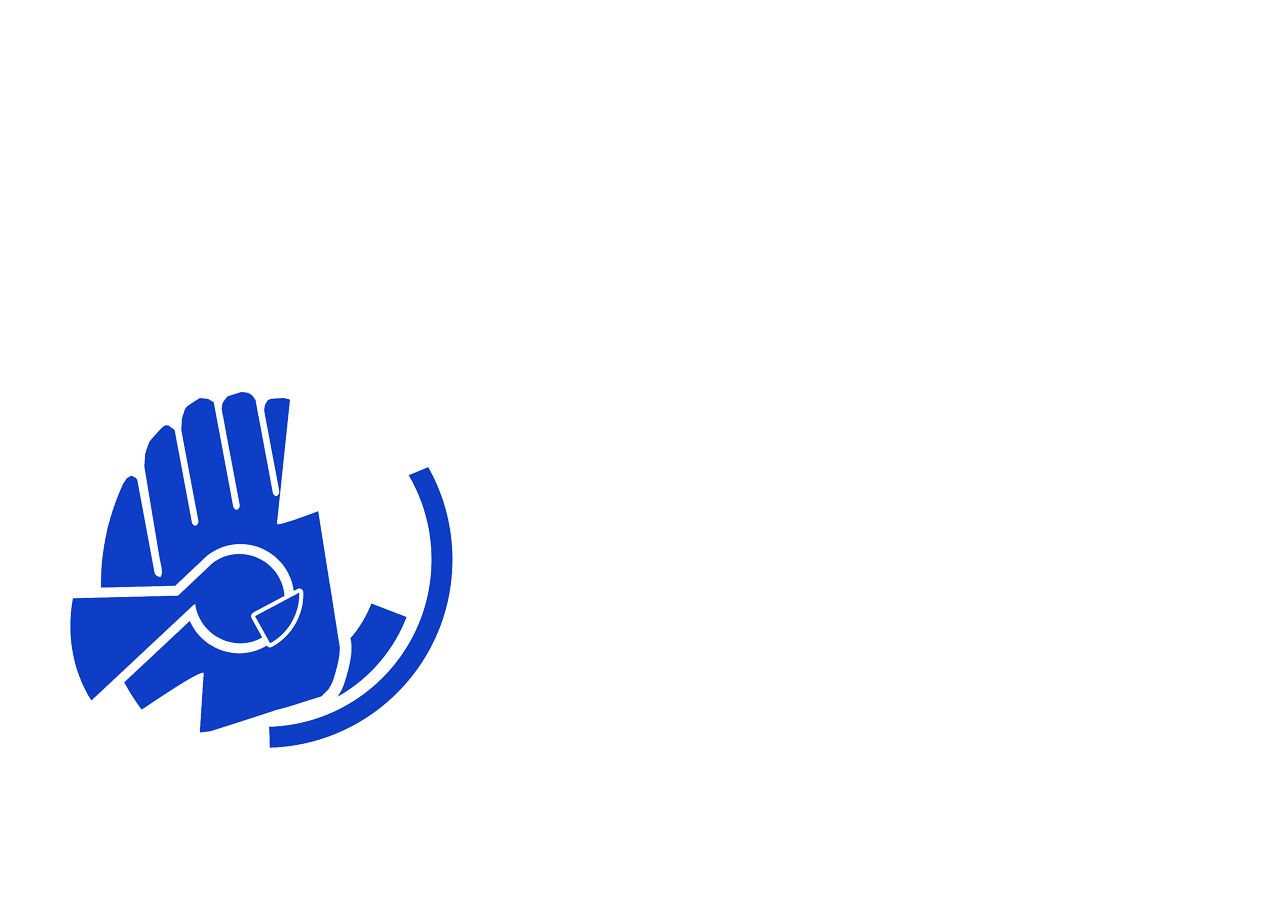
==== commit 081a5f3c: "0257" ====
--- a/arcade.html
+++ b/arcade.html
@@ -54,14 +54,14 @@
     <!--loading-->
 
     
-    <!--<div class="container-fluid loading">
+    <div class="container-fluid loading">
        <div class="row block"></div>
         <div class="row justify-content-center align-items-center">
             <div class="col-lg-2 col-md-3 col-4">
                 <img src="pics/logo.gif" alt="" class="img-fluid">
             </div>
         </div>
-    </div>-->
+    </div>
 
 
     <!--header-->
--- a/universalcss.css
+++ b/universalcss.css
@@ -211,7 +211,8 @@
     z-index: 998 !important;
     width: 160px;
     height: 100vh;
-    background: white;
+    background-image: url(pics/selectusewhiteblock.jpg);
+    background-size: cover;
     position: fixed;
     left: 0;
     top: -120%;
@@ -232,8 +233,8 @@
     margin-bottom: 20px;
     line-height: 2;
     text-decoration: none;
-
-}
+}
+
 
 .menu-box.active {
     top: 0 !important;
@@ -283,6 +284,17 @@
     color: #648dff;
 }
 
+@media screen and (max-width: 768px) { /*--phone select--*/
+  .menu-box {
+      padding-left: 5vw;
+      width: 20.5vw;
+  }
+    
+  .menu-box a {
+      line-height: 2.8;
+      font-size: 20px;
+  }
+}
 
 
 /*--------------logo----------------------------*/
--- a/arcadeonly.css
+++ b/arcadeonly.css
@@ -100,5 +100,31 @@
     .sdvxicon img{
        max-height: 100%;
     }
+    
+    .menu-box {
+    z-index: 998 !important;
+    width: 150px;
+    height: 100vh;
+    background-image: url(pics/selectusewhiteblock.jpg);
+    background-size: cover;
+    position: fixed;
+    left: 0;
+    top: -120%;
+    padding-left: 40px;
+    padding-top: 50px;
+    box-sizing: border-box;
+    transition: all 0.3s;
+}
+    .menu-box a {
+    font-family: 'Noto Sans TC', sans-serif !important;
+    z-index: 998 !important;
+    color: #0E3EC5;
+    font-size: 30px;
+    font-family: sans-serif;
+    font-weight: 800;
+    margin-bottom: 20px;
+    line-height: 2;
+    text-decoration: none;
+}
 
 }
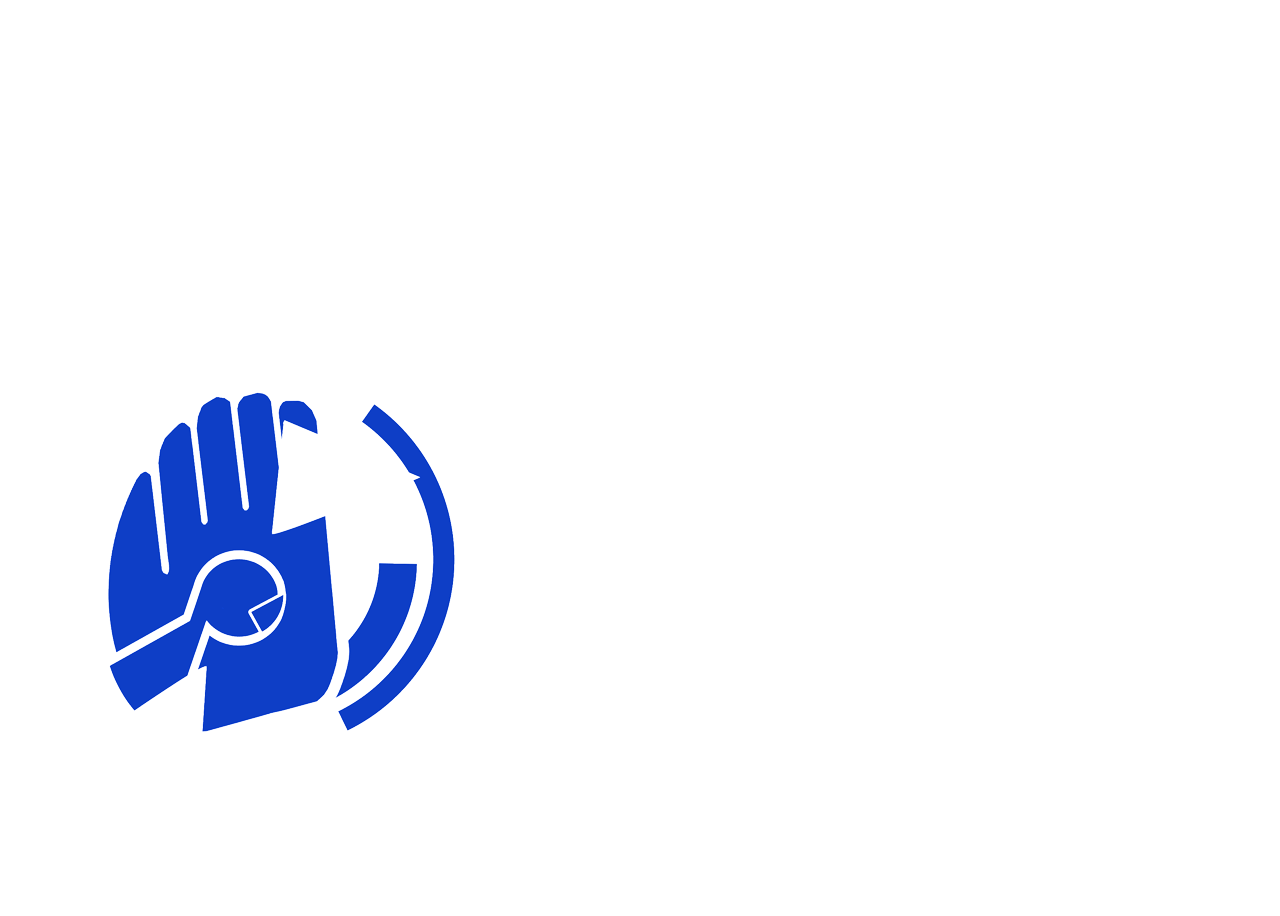
==== commit 149bb84d: "1235" ====
--- a/arcade.html
+++ b/arcade.html
@@ -147,7 +147,7 @@
                 <div class="col-1 arcadenametop2">
                     <div class="row animate__animated  animate__fadeInLeftBig wow name1">
                         <a href="arcade01.html">
-                            <h1>MAIMAI</h1>
+                            <h1>maimai</h1>
                         </a>
                     </div>
                     <div class="row animate__animated  animate__fadeInLeftBig wow animate__delay-1s name2">
@@ -185,7 +185,7 @@
                     <div class="row name name1 justify-content-center ">
                        <div class="col-10">
                            <a href="arcade01.html">
-                            <h1>MAIMAI</h1>
+                            <h1>maimai</h1>
                         </a>
                        </div>
                        
--- a/universalcss.css
+++ b/universalcss.css
@@ -143,6 +143,9 @@
     .container p{
       background: none;
     }
+.row p{
+    background: none;
+}
 
 /*--------------loading----------------------------*/
 
@@ -154,7 +157,7 @@
     top: 0;
     left: 0;
     width: 100vw;
-    height: 100vh;
+    height: 200vh!important;
 }
 
 .block{
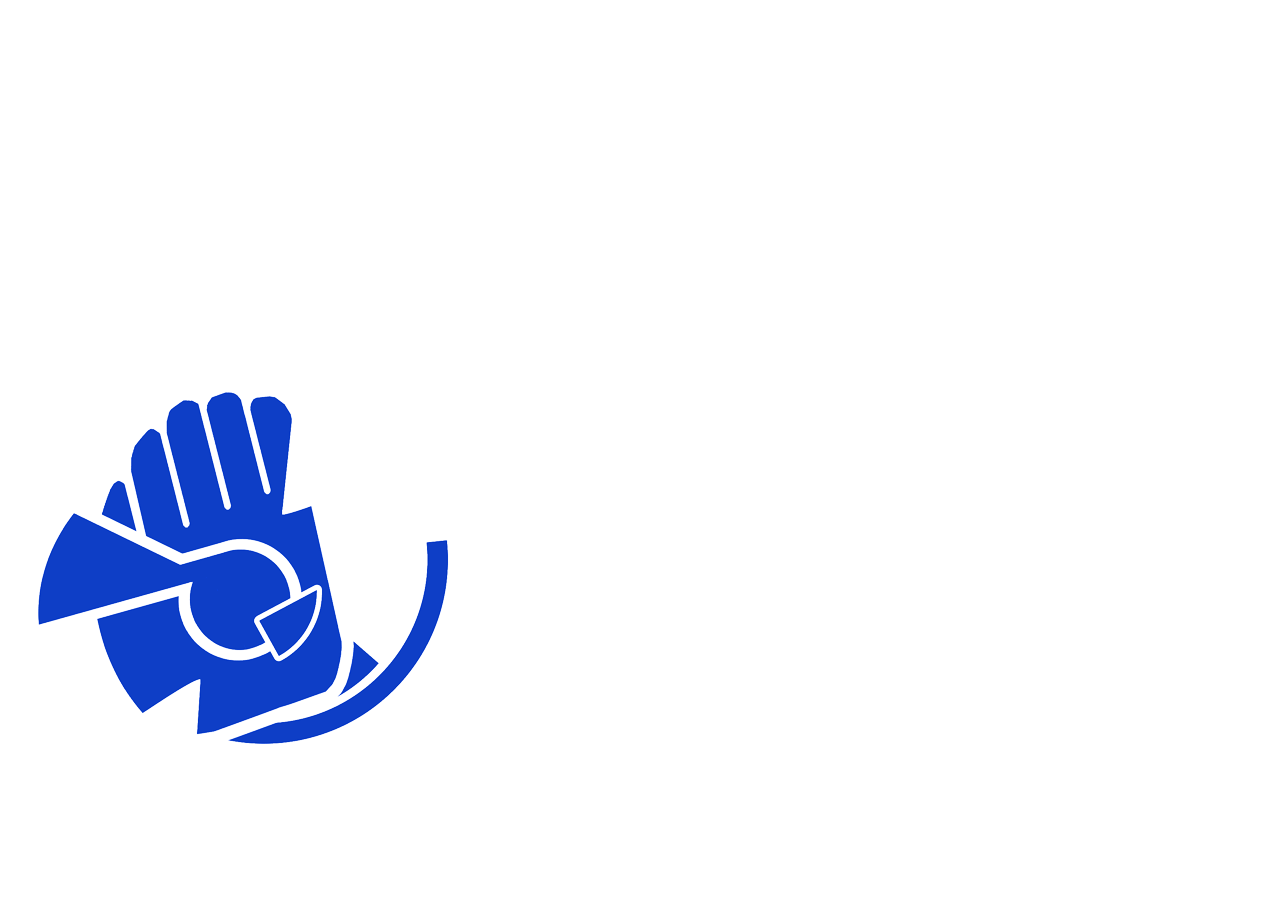
==== commit 26f1af64: "Update arcade.html" ====
--- a/arcade.html
+++ b/arcade.html
@@ -215,7 +215,7 @@
                 <div class="col-6">
                    <br><br><br><br>
                     <a href="arcade04.html" class="iidxicon nopaddingleft nopaddingright"><img src="pics/arcade/iidx/iidx.gif" alt="" class="img-fluid mx-auto"></a>
-                    <div class="row name name1 justify-content-center ">
+                    <div class="row name name4 justify-content-center ">
                        <div class="col-10">
                            <a href="arcade04.html">
                             <h1>IIDX</h1>
@@ -226,7 +226,7 @@
                      
                     </div>
                     <a href="arcade05.html" class="sdvxicon  nopaddingright"><img src="pics/arcade/sdvx/sdvx.gif" alt="" class="img-fluid" style="width: 90%;"></a>
-                    <div class="row name name2 justify-content-center ">
+                    <div class="row name name5 justify-content-center ">
                        <div class="col-10">
                            <a href="arcade05.html">
                             <h1>SDVX</h1>
